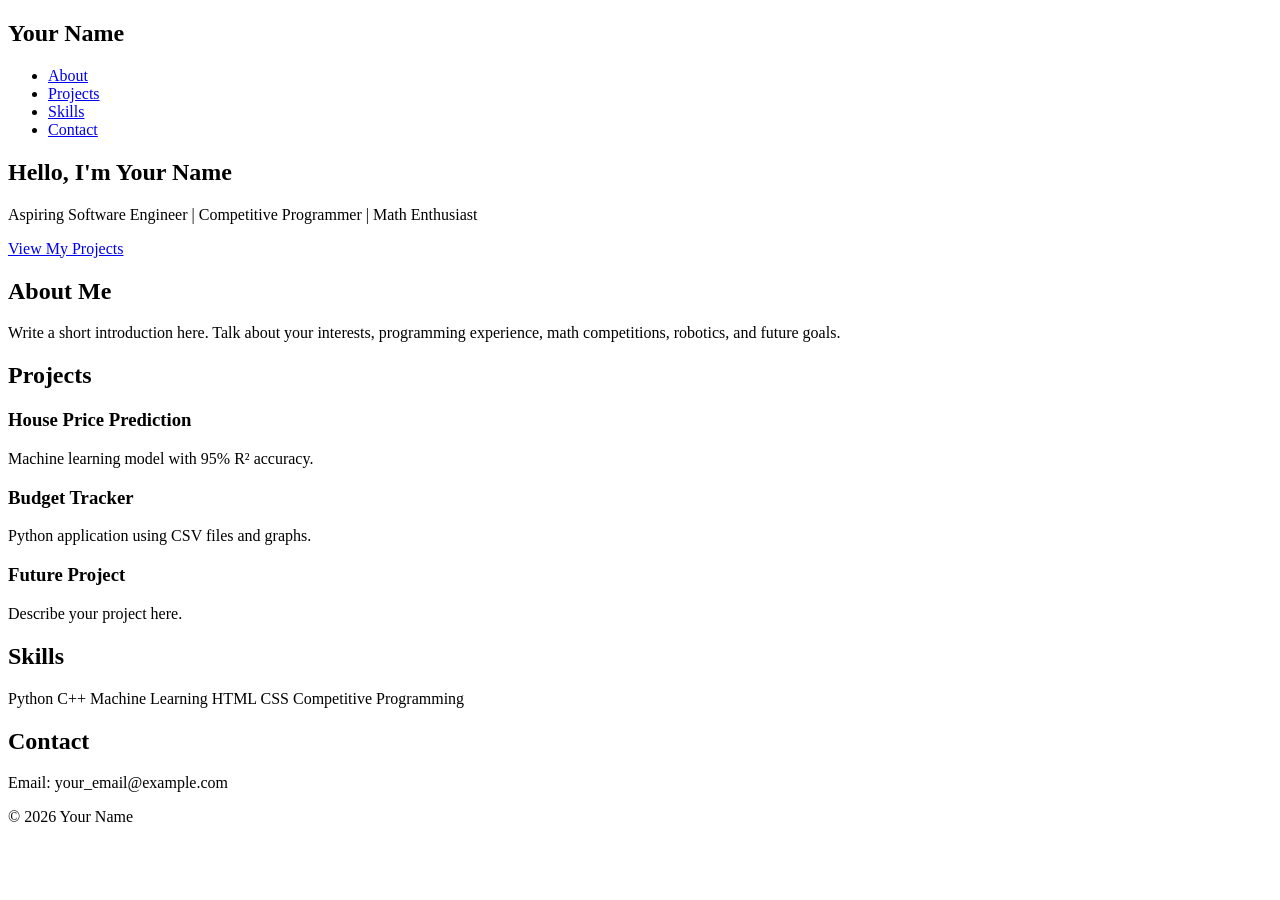
==== index.html @ 9a5a99d9 "Create index.html" ====
<!DOCTYPE html>
<html lang="en">
<head>
    <meta charset="UTF-8">
    <meta name="viewport" content="width=device-width, initial-scale=1.0">
    <title>Your Name | Portfolio</title>
    <link rel="stylesheet" href="styles.css">
</head>
<body>

    <nav>
        <h1>Your Name</h1>
        <ul>
            <li><a href="#about">About</a></li>
            <li><a href="#projects">Projects</a></li>
            <li><a href="#skills">Skills</a></li>
            <li><a href="#contact">Contact</a></li>
        </ul>
    </nav>

    <header class="hero">
        <h2>Hello, I'm Your Name</h2>
        <p>Aspiring Software Engineer | Competitive Programmer | Math Enthusiast</p>
        <a href="#projects" class="btn">View My Projects</a>
    </header>

    <section id="about">
        <h2>About Me</h2>
        <p>
            Write a short introduction here. Talk about your interests,
            programming experience, math competitions, robotics, and future goals.
        </p>
    </section>

    <section id="projects">
        <h2>Projects</h2>

        <div class="project-grid">

            <div class="card">
                <h3>House Price Prediction</h3>
                <p>
                    Machine learning model with 95% R² accuracy.
                </p>
            </div>

            <div class="card">
                <h3>Budget Tracker</h3>
                <p>
                    Python application using CSV files and graphs.
                </p>
            </div>

            <div class="card">
                <h3>Future Project</h3>
                <p>
                    Describe your project here.
                </p>
            </div>

        </div>
    </section>

    <section id="skills">
        <h2>Skills</h2>

        <div class="skill-list">
            <span>Python</span>
            <span>C++</span>
            <span>Machine Learning</span>
            <span>HTML</span>
            <span>CSS</span>
            <span>Competitive Programming</span>
        </div>
    </section>

    <section id="contact">
        <h2>Contact</h2>
        <p>Email: your_email@example.com</p>
    </section>

    <footer>
        <p>© 2026 Your Name</p>
    </footer>

</body>
</html>
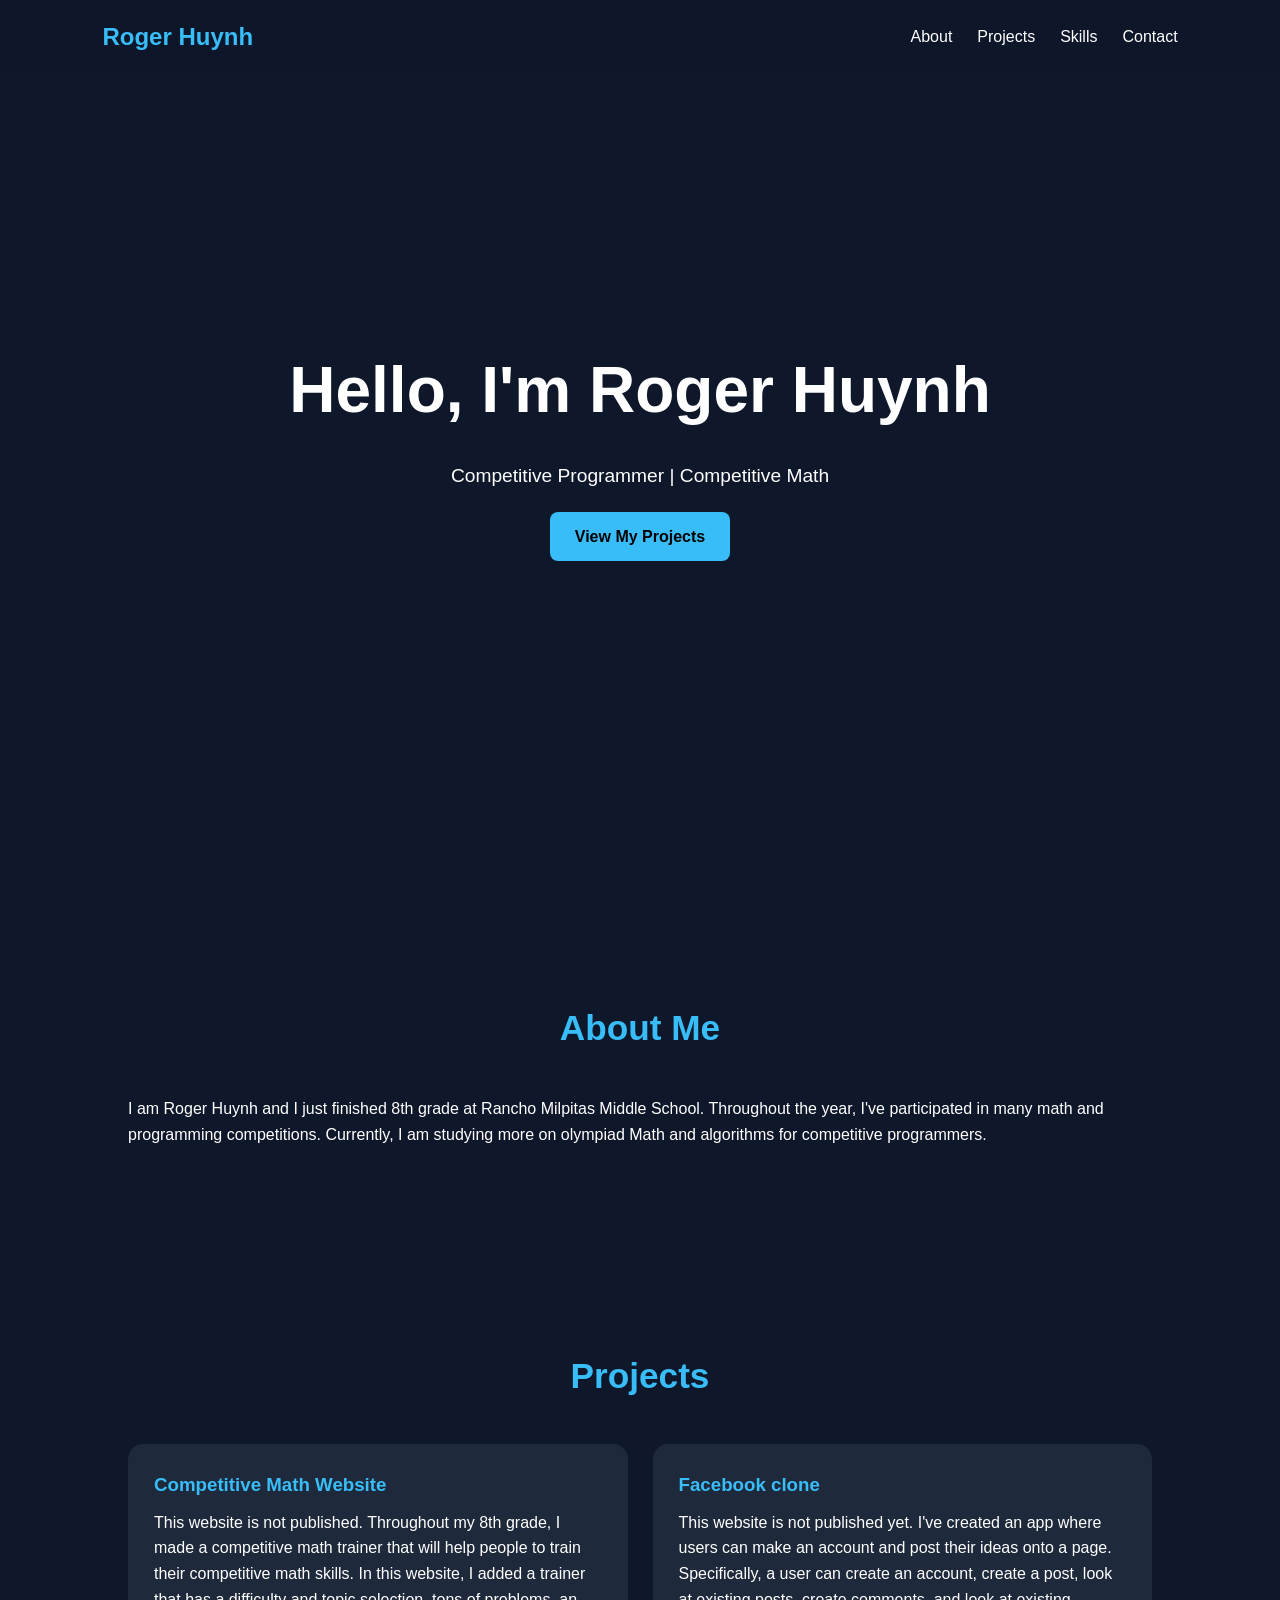
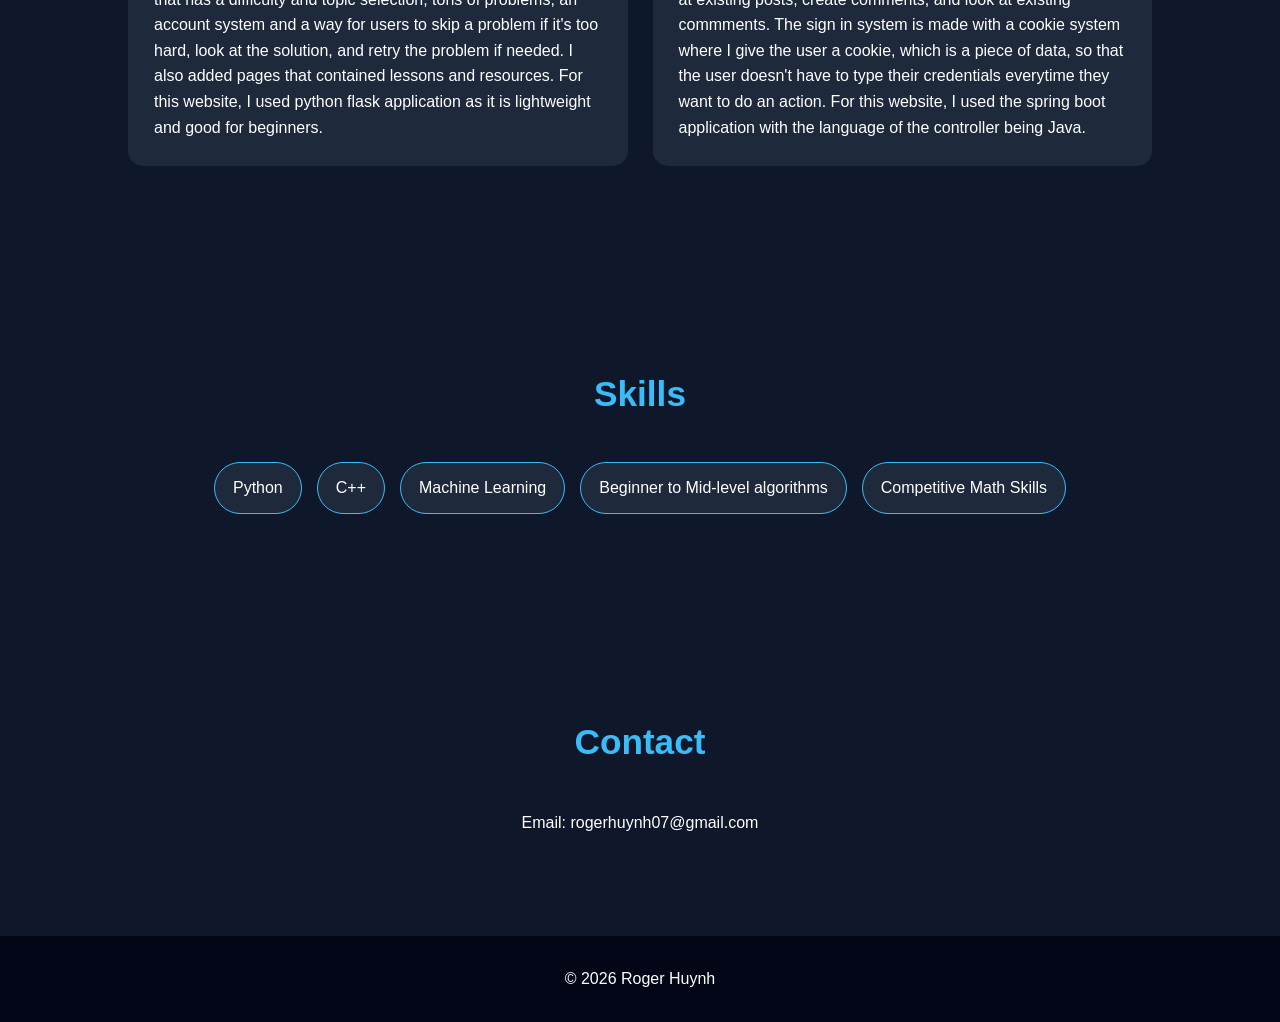
==== commit f92a71e1: "Update portfolio details to reflect Roger Huynh" ====
--- a/index.html
+++ b/index.html
@@ -3,13 +3,13 @@
 <head>
     <meta charset="UTF-8">
     <meta name="viewport" content="width=device-width, initial-scale=1.0">
-    <title>Your Name | Portfolio</title>
+    <title>Roger Huynh | Portfolio</title>
     <link rel="stylesheet" href="styles.css">
 </head>
 <body>
 
     <nav>
-        <h1>Your Name</h1>
+        <h1>Roger Huynh</h1>
         <ul>
             <li><a href="#about">About</a></li>
             <li><a href="#projects">Projects</a></li>
@@ -19,16 +19,17 @@
     </nav>
 
     <header class="hero">
-        <h2>Hello, I'm Your Name</h2>
-        <p>Aspiring Software Engineer | Competitive Programmer | Math Enthusiast</p>
+        <h2>Hello, I'm Roger Huynh</h2>
+        <p>Competitive Programmer | Competitive Math</p>
         <a href="#projects" class="btn">View My Projects</a>
     </header>
 
     <section id="about">
         <h2>About Me</h2>
         <p>
-            Write a short introduction here. Talk about your interests,
-            programming experience, math competitions, robotics, and future goals.
+            I am Roger Huynh and I just finished 8th grade at Rancho Milpitas Middle School. Throughout the year, I've participated
+            in many math and programming competitions. Currently, I am studying more on olympiad Math and algorithms for competitive
+            programmers.
         </p>
     </section>
 
@@ -38,23 +39,27 @@
         <div class="project-grid">
 
             <div class="card">
-                <h3>House Price Prediction</h3>
+                <h3>Competitive Math Website</h3>
                 <p>
-                    Machine learning model with 95% R² accuracy.
+                    This website is not published.
+                    Throughout my 8th grade, I made a competitive math trainer that will help people to train their competitive math
+                    skills. In this website, I added a trainer that has a difficulty and topic selection, tons of problems, an account system
+                    and a way for users to skip a problem if it's too hard, look at the solution, and retry the problem if needed. I also 
+                    added pages that contained lessons and resources. For this website, I used python flask application as it is lightweight 
+                    and good for beginners.
                 </p>
             </div>
 
             <div class="card">
-                <h3>Budget Tracker</h3>
+                <h3>Facebook clone</h3>
                 <p>
-                    Python application using CSV files and graphs.
-                </p>
-            </div>
-
-            <div class="card">
-                <h3>Future Project</h3>
-                <p>
-                    Describe your project here.
+                    This website is not published yet.
+                    I've created an app where users can make an account and post their ideas onto a page. Specifically, a user can create 
+                    an account, create a post, look at existing posts, create comments, and look at existing commments. The sign in system 
+                    is made with a cookie system where I give the user a cookie, which is a piece of data, so that the user doesn't have to
+                    type their credentials everytime they want to do an action. For this website, I used the spring boot application with 
+                    the language of the controller being Java.
+                    
                 </p>
             </div>
 
@@ -68,19 +73,18 @@
             <span>Python</span>
             <span>C++</span>
             <span>Machine Learning</span>
-            <span>HTML</span>
-            <span>CSS</span>
-            <span>Competitive Programming</span>
+            <span>Beginner to Mid-level algorithms</span>
+            <span>Competitive Math Skills</span>
         </div>
     </section>
 
     <section id="contact">
         <h2>Contact</h2>
-        <p>Email: your_email@example.com</p>
+        <p>Email: rogerhuynh07@gmail.com</p>
     </section>
 
     <footer>
-        <p>© 2026 Your Name</p>
+        <p>© 2026 Roger Huynh</p>
     </footer>
 
 </body>
--- a/styles.css
+++ b/styles.css
@@ -0,0 +1,179 @@
+/* Google Font */
+@import url('https://fonts.googleapis.com/css2?family=Poppins:wght@300;400;500;600;700&display=swap');
+
+* {
+    margin: 0;
+    padding: 0;
+    box-sizing: border-box;
+}
+
+html {
+    scroll-behavior: smooth;
+}
+
+body {
+    font-family: 'Poppins', sans-serif;
+    background: #0f172a;
+    color: white;
+    line-height: 1.6;
+}
+
+/* Navigation */
+nav {
+    position: fixed;
+    width: 100%;
+    top: 0;
+    background: rgba(15, 23, 42, 0.95);
+    backdrop-filter: blur(10px);
+    padding: 18px 8%;
+    display: flex;
+    justify-content: space-between;
+    align-items: center;
+    z-index: 100;
+}
+
+nav h1 {
+    color: #38bdf8;
+}
+
+nav ul {
+    list-style: none;
+    display: flex;
+    gap: 25px;
+}
+
+nav a {
+    text-decoration: none;
+    color: white;
+    transition: 0.3s;
+}
+
+nav a:hover {
+    color: #38bdf8;
+}
+
+/* Hero Section */
+.hero {
+    min-height: 100vh;
+    display: flex;
+    flex-direction: column;
+    justify-content: center;
+    align-items: center;
+
+    text-align: center;
+    padding: 20px;
+
+    background:
+    linear-gradient(
+        rgba(15,23,42,0.8),
+        rgba(15,23,42,0.8)
+    ),
+    url("https://images.unsplash.com/photo-1516849841032-87cbac4d88f7");
+    background-size: cover;
+    background-position: center;
+}
+
+.hero h2 {
+    font-size: 4rem;
+}
+
+.hero p {
+    margin: 20px 0;
+    font-size: 1.2rem;
+}
+
+.btn {
+    display: inline-block;
+    background: #38bdf8;
+    color: black;
+    padding: 12px 25px;
+    border-radius: 8px;
+    text-decoration: none;
+    font-weight: 600;
+    transition: 0.3s;
+}
+
+.btn:hover {
+    transform: translateY(-3px);
+}
+
+/* Sections */
+section {
+    padding: 100px 10%;
+}
+
+section h2 {
+    text-align: center;
+    margin-bottom: 40px;
+    color: #38bdf8;
+    font-size: 2.2rem;
+}
+
+/* Project Cards */
+.project-grid {
+    display: grid;
+    grid-template-columns: repeat(auto-fit, minmax(280px, 1fr));
+    gap: 25px;
+}
+
+.card {
+    background: #1e293b;
+    padding: 25px;
+    border-radius: 15px;
+    transition: 0.3s;
+    border: 1px solid transparent;
+}
+
+.card:hover {
+    transform: translateY(-8px);
+    border-color: #38bdf8;
+}
+
+.card h3 {
+    color: #38bdf8;
+    margin-bottom: 10px;
+}
+
+/* Skills */
+.skill-list {
+    display: flex;
+    flex-wrap: wrap;
+    gap: 15px;
+    justify-content: center;
+}
+
+.skill-list span {
+    background: #1e293b;
+    padding: 12px 18px;
+    border-radius: 999px;
+    border: 1px solid #38bdf8;
+}
+
+/* Contact */
+#contact {
+    text-align: center;
+}
+
+/* Footer */
+footer {
+    text-align: center;
+    padding: 30px;
+    background: #020617;
+}
+
+/* Mobile */
+@media(max-width: 768px) {
+
+    nav {
+        flex-direction: column;
+        gap: 15px;
+    }
+
+    .hero h2 {
+        font-size: 2.5rem;
+    }
+
+    nav ul {
+        gap: 15px;
+    }
+}
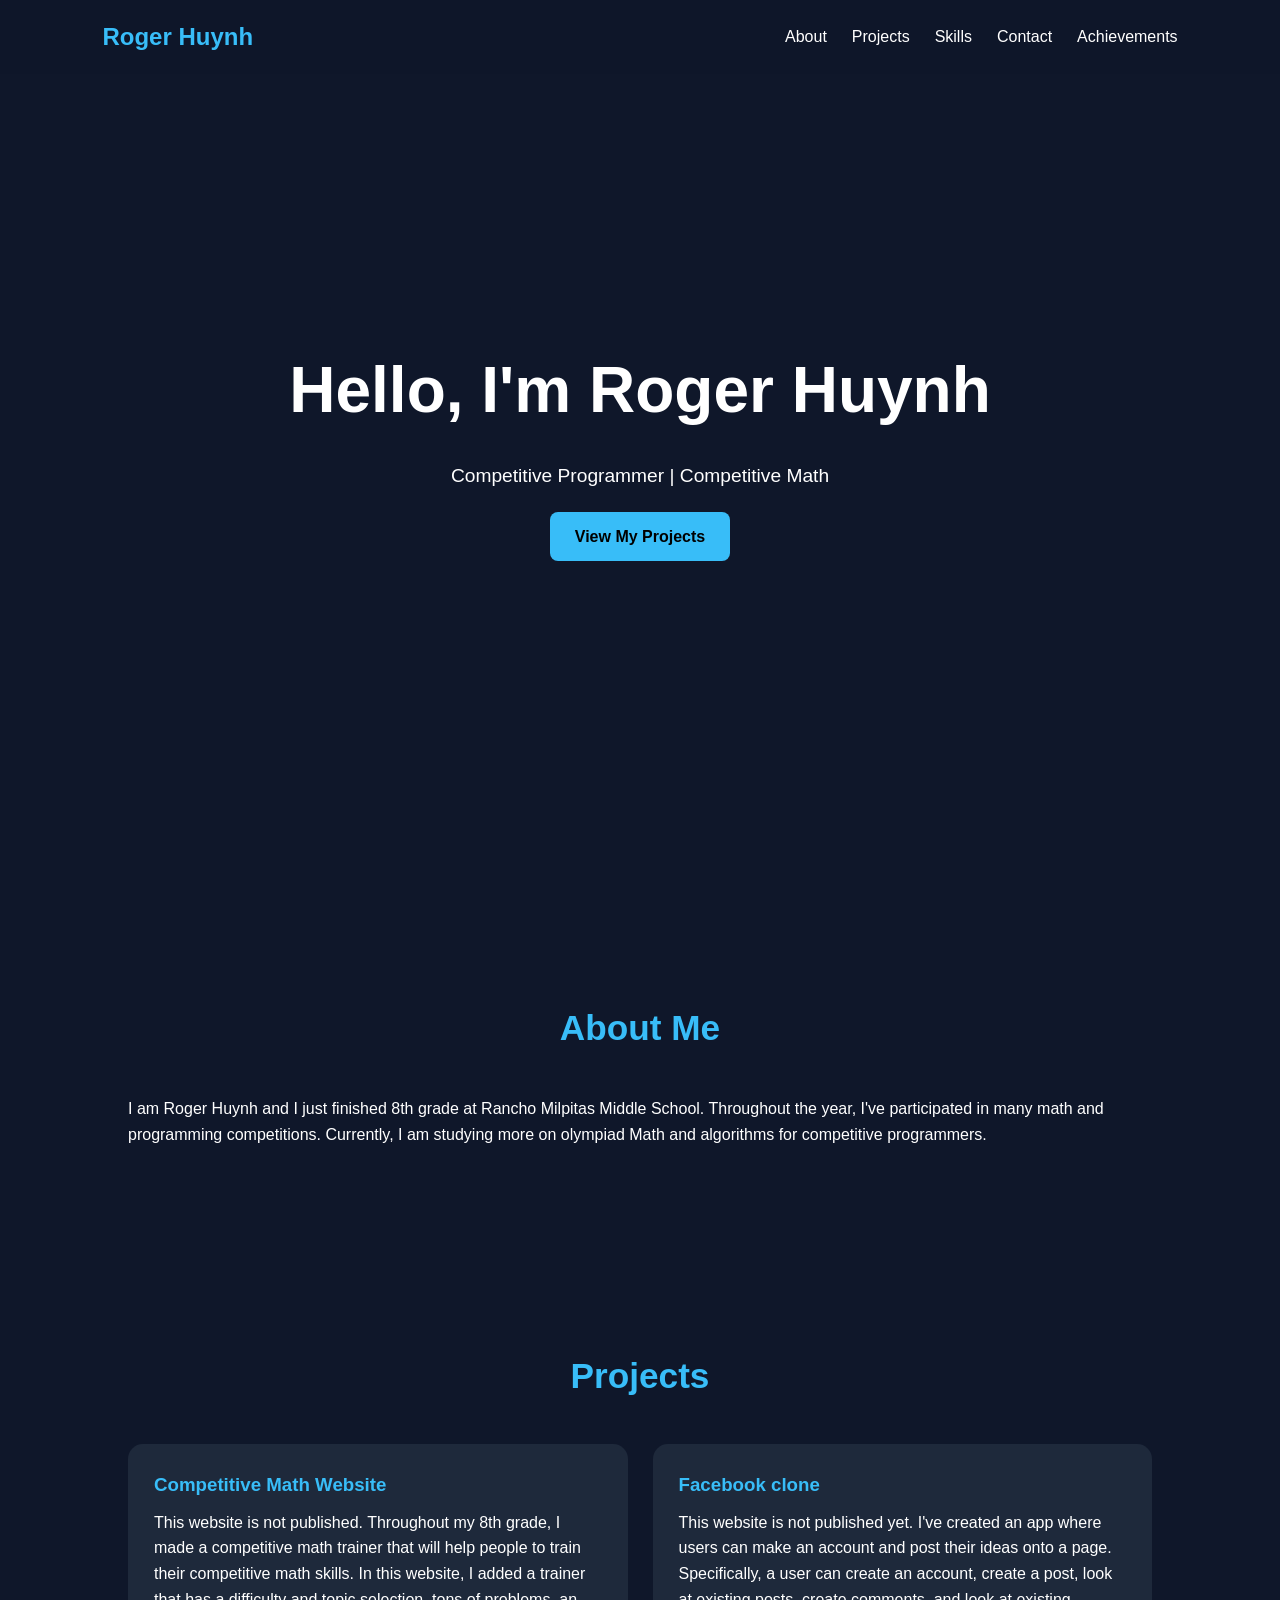
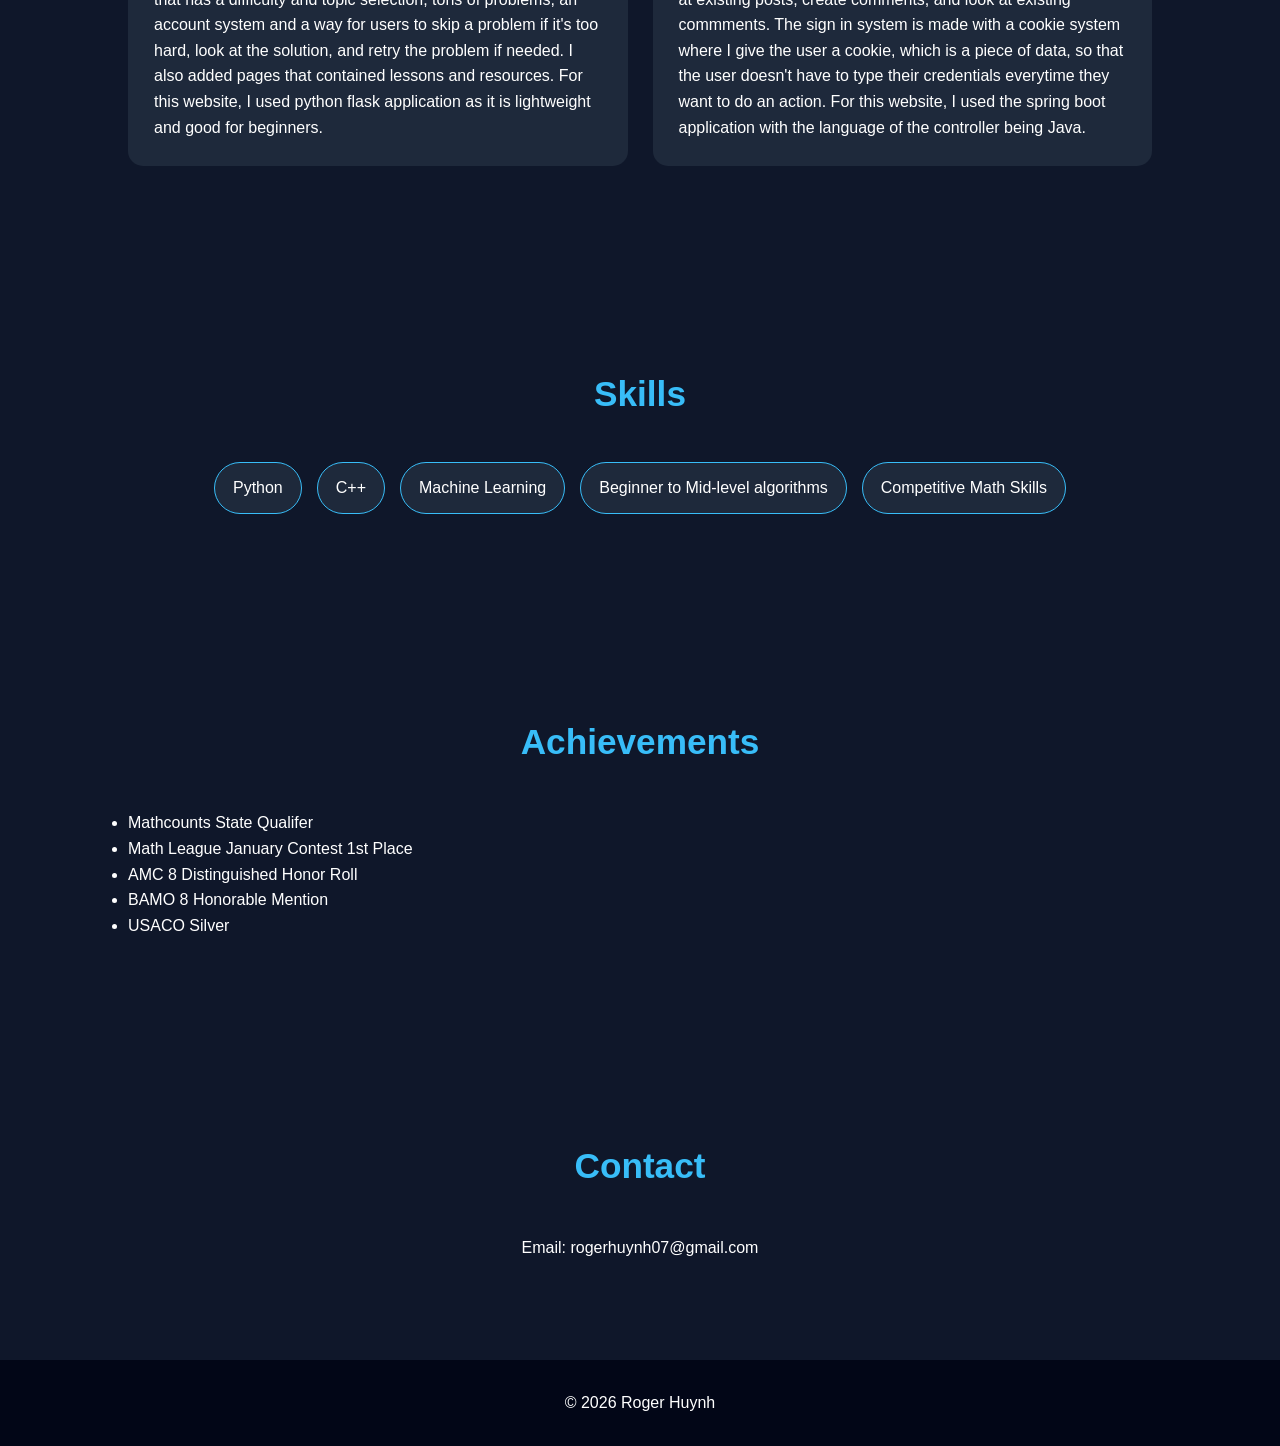
==== commit 8d29347b: "Add achievements section to index.html Added a new section for achievements with a list of accomplis" ====
--- a/index.html
+++ b/index.html
@@ -15,6 +15,7 @@
             <li><a href="#projects">Projects</a></li>
             <li><a href="#skills">Skills</a></li>
             <li><a href="#contact">Contact</a></li>
+            <li><a href="achievements">Achievements</a></li>
         </ul>
     </nav>
 
@@ -78,6 +79,17 @@
         </div>
     </section>
 
+    <section id="achievements">
+        <h2>Achievements</h2>
+        <ul>
+            <li>Mathcounts State Qualifer</li>
+            <li>Math League January Contest 1st Place</li>
+            <li>AMC 8 Distinguished Honor Roll</li>
+            <li>BAMO 8 Honorable Mention</li>
+            <li>USACO Silver</li>
+        </ul>
+    </section>
+
     <section id="contact">
         <h2>Contact</h2>
         <p>Email: rogerhuynh07@gmail.com</p>
